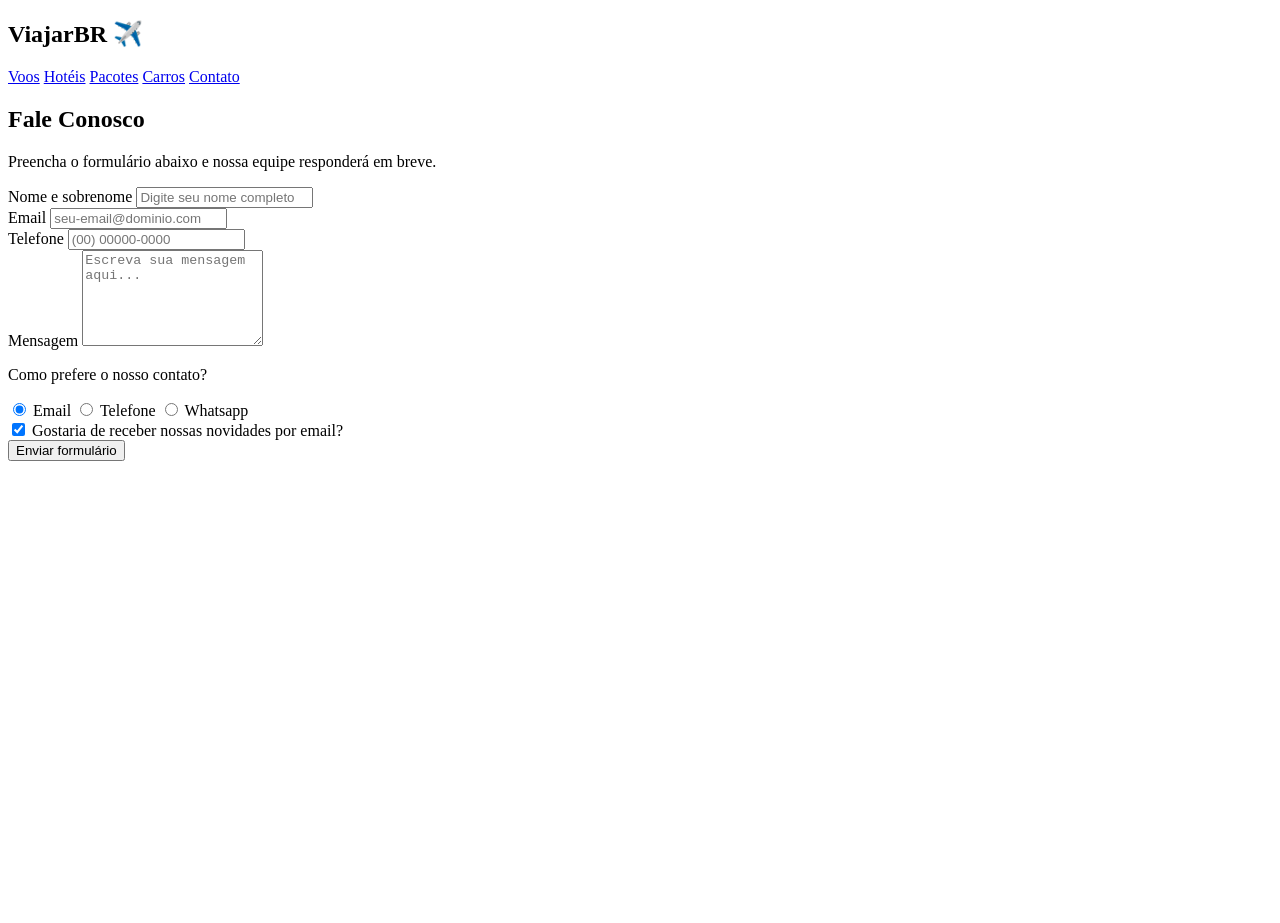
==== contato.html @ 53e7772d "Add files via upload" ====
<!DOCTYPE html>
<html lang="pt-br">
<head>
    <meta charset="UTF-8">
    <title>Contato</title>
    <link rel="stylesheet" href="css/style.css">
    <link rel="stylesheet" href="css/contato.css">
</head>
<body>
    <nav class="navbar">
        <h2>ViajarBR ✈️</h2>
        <div class="links">
            <a href="index.html">Voos</a>
            <a href="hotel.html">Hotéis</a>
            <a href="pacote.html">Pacotes</a>
            <a href="carros.html">Carros</a>
            <a href="contato.html">Contato</a>
        </div>
    </nav>

    <div class="container-central">
        <main class="contact-card">
            <h2>Fale Conosco</h2>
            <p class="subtitle">Preencha o formulário abaixo e nossa equipe responderá em breve.</p>

            <form id="form-contato" action="enviar.php" method="post">
                
                <div class="input-group">
                    <label for="nomesobrenome">Nome e sobrenome</label>
                    <input type="text" id="nomesobrenome" class="input-padrao" name="nome" placeholder="Digite seu nome completo" required>
                </div>

                <div class="input-group">
                    <label for="email">Email</label>
                    <input type="email" id="email" class="input-padrao" name="email" placeholder="seu-email@dominio.com" required>
                </div>

                <div class="input-group">
                    <label for="telefone">Telefone</label>
                    <input type="tel" id="telefone" class="input-padrao" name="telefone" placeholder="(00) 00000-0000" required>
                </div>

                <div class="input-group">
                    <label for="mensagem">Mensagem</label>
                    <textarea id="mensagem" class="input-padrao" name="mensagem" rows="6" placeholder="Escreva sua mensagem aqui..." required></textarea>
                </div>

                <div class="radio-group">
                    <p class="group-title">Como prefere o nosso contato?</p>
                    <div class="radio-options">
                        <label for="radio-email" class="radio-label">
                            <input type="radio" name="contato" value="email" id="radio-email" checked> Email
                        </label>
                        <label for="radio-telef" class="radio-label">
                            <input type="radio" name="contato" value="telefone" id="radio-telef"> Telefone
                        </label>
                        <label for="radio-whatsapp" class="radio-label">
                            <input type="radio" name="contato" value="whatsapp" id="radio-whatsapp"> Whatsapp
                        </label>
                    </div>
                </div>

                <div class="checkbox-group">
                    <label class="checkbox-label">
                        <input type="checkbox" name="novidades" checked> 
                        <span>Gostaria de receber nossas novidades por email?</span>
                    </label>
                </div>

                <div class="form-actions">
                    <input type="submit" value="Enviar formulário" class="btn-primary">
                </div>
                
            </form>
            
        </main>
        
    </div>
    
        <section class="mapa">
        <iframe src="https://www.google.com/maps/embed?pb=!1m18!1m12!1m3!1d60093.73316548268!2d-48.033991451367164!3d-19.718655099999992!2m3!1f0!2f0!3f0!3m2!1i1024!2i768!4f13.1!3m3!1m2!1s0x94bad18160f7b4d3%3A0x5d0c29cbc9d3e469!2sIFTM%20-%20Uberaba%20(Parque%20Tecnol%C3%B3gico)!5e0!3m2!1spt-BR!2sbr!4v1666272144983!5m2!1spt-BR!2sbr" width="600" height="450" style="border:0;" allowfullscreen="" loading="lazy" referrerpolicy="no-referrer-when-downgrade"></iframe>

</body>
</html>
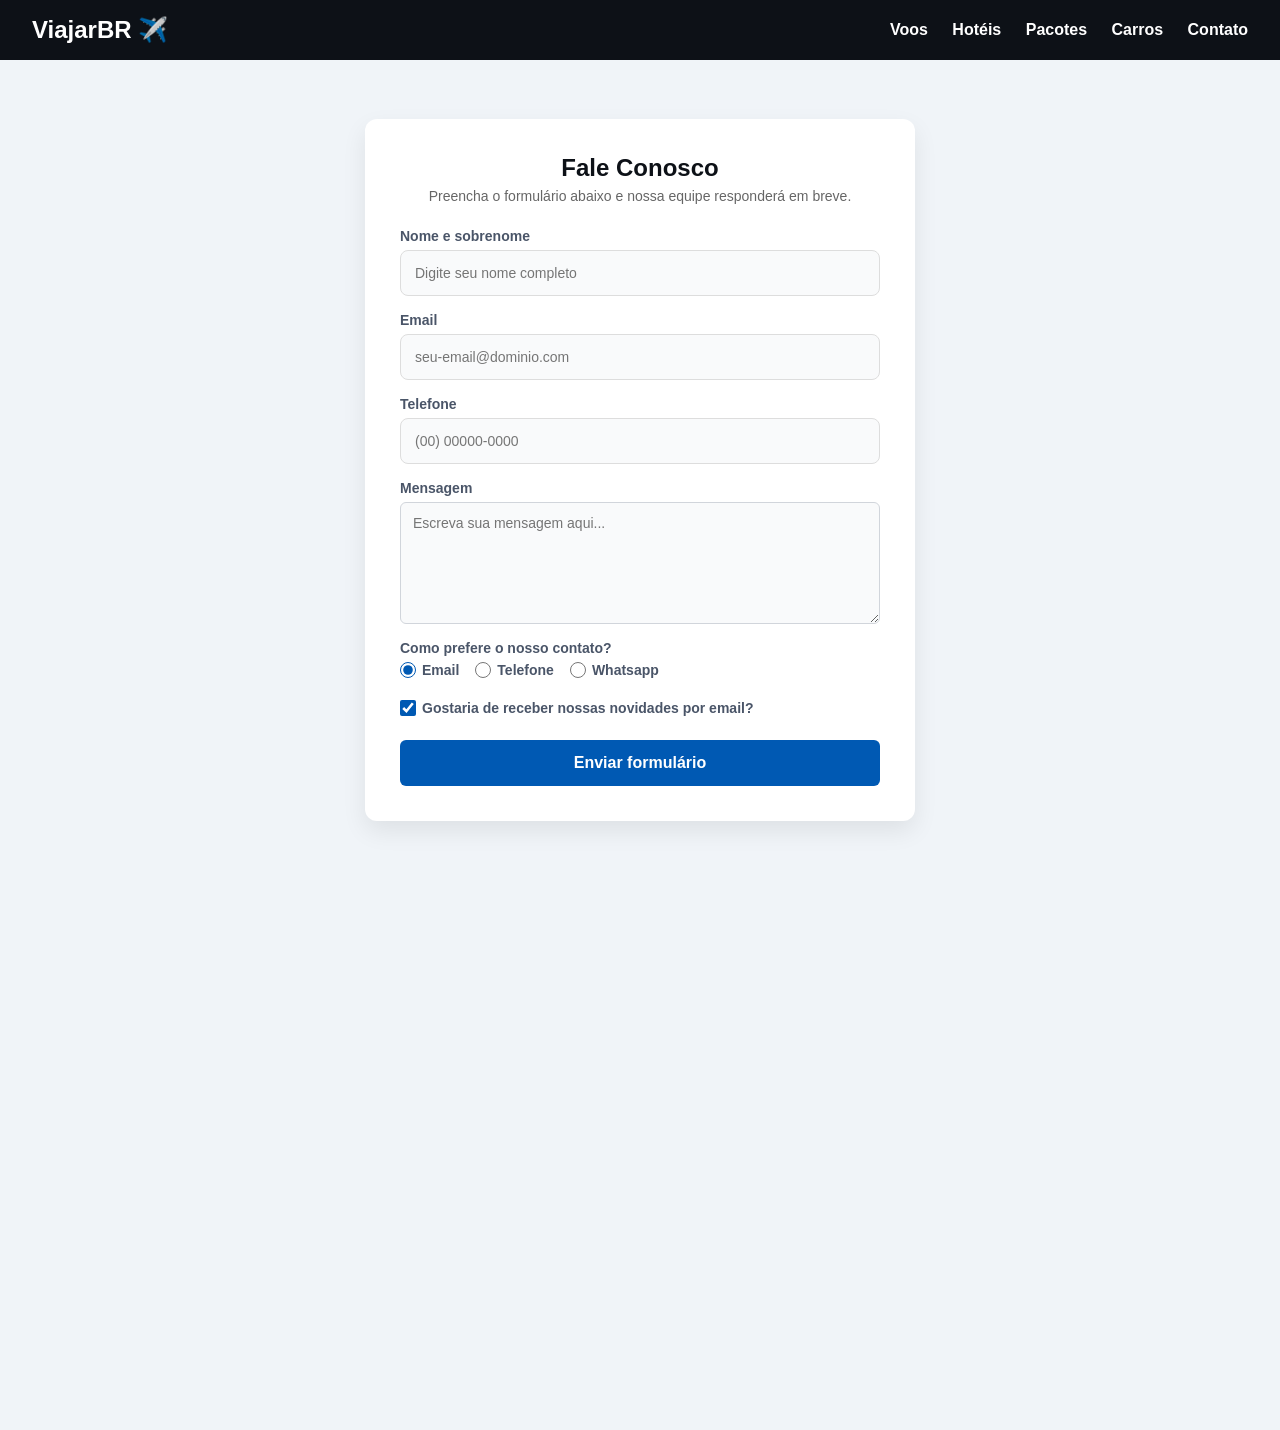
==== commit 3dbc267b: "Add viewport meta tag to contato.html Added viewport meta tag for responsive design." ====
--- a/contato.html
+++ b/contato.html
@@ -2,6 +2,7 @@
 <html lang="pt-br">
 <head>
     <meta charset="UTF-8">
+    <meta name="viewport" content="width=device-width, initial-scale=1.0">
     <title>Contato</title>
     <link rel="stylesheet" href="css/style.css">
     <link rel="stylesheet" href="css/contato.css">
--- a/css/style.css
+++ b/css/style.css
@@ -0,0 +1,204 @@
+* {
+    margin: 0;
+    padding: 0;
+    box-sizing: border-box;
+    font-family: sans-serif;
+}
+
+body {
+    background-color: #F0F4F8;
+    color: #333;
+}
+
+.container {
+    max-width: 1024px;
+    margin: 0 auto;
+    padding: 0 16px;
+}
+
+.navbar {
+    background: #0D1117;
+    color: white;
+    padding: 16px 32px;
+    display: flex;
+    justify-content: space-between;
+    align-items: center;
+}
+
+.navbar a {
+    color: white;
+    text-decoration: none;
+    margin-left: 20px;
+    font-weight: bold;
+}
+
+.hero {
+    position: relative;
+    height: 350px;
+    background-image: url('https://images.unsplash.com/photo-1572905112725-ec39aa739d40?w=1920&q=80');
+    background-size: cover;
+    background-position: center;
+    display: flex;
+    align-items: center;
+    justify-content: center;
+    text-align: center;
+}
+
+.hero-overlay {
+    position: absolute;
+    top: 0;
+    left: 0;
+    right: 0;
+    bottom: 0;
+    background: rgba(0, 26, 77, 0.6);
+}
+
+.hero-content {
+    position: relative;
+    z-index: 10;
+    color: white;
+}
+
+.search-box {
+    background: white;
+    border-radius: 16px;
+    padding: 24px;
+    margin-top: -50px;
+    position: relative;
+    z-index: 20;
+    box-shadow: 0 10px 25px rgba(0, 0, 0, 0.1);
+    display: flex;
+    gap: 16px;
+    flex-wrap: wrap;
+}
+
+.input-group {
+    flex: 1;
+    min-width: 150px;
+    display: flex;
+    flex-direction: column;
+}
+
+.input-group label {
+    font-size: 12px;
+    font-weight: bold;
+    color: #666;
+    margin-bottom: 6px;
+}
+
+.input-group input {
+    padding: 14px;
+    border: 1px solid #ddd;
+    border-radius: 8px;
+    font-size: 14px;
+}
+
+.btn-primary {
+    background: #0059B3;
+    color: white;
+    border: none;
+    padding: 14px 24px;
+    border-radius: 8px;
+    cursor: pointer;
+    font-weight: bold;
+    margin-top: auto;
+    font-size: 16px;
+}
+
+@media screen and (max-width: 480px) {
+    .navbar {
+        flex-direction: column;
+        padding: 16px;
+        text-align: center;
+    }
+    
+    .navbar h2 {
+        margin-bottom: 15px;
+    }
+    
+    .links {
+        display: flex;
+        flex-wrap: wrap;
+        justify-content: center;
+        gap: 12px;
+    }
+    
+    .navbar a {
+        margin-left: 0;
+        font-size: 14px;
+    }
+
+    
+    .hero {
+        height: auto;
+        padding: 40px 15px;
+    }
+    
+    .search-box {
+        margin-top: 20px; 
+        flex-direction: column;
+        padding: 20px 15px;
+    }
+    
+    .input-group {
+        width: 100%;
+    }
+    
+    .btn-primary {
+        width: 100%;
+        margin-top: 10px;
+    }
+
+    
+    .flight-card {
+        flex-direction: column;
+        text-align: center;
+        gap: 15px;
+    }
+    
+    .flight-airline {
+        width: auto;
+    }
+    
+    .flight-price-box {
+        text-align: center;
+    }
+
+    
+    .car-card {
+        flex-direction: column;
+        text-align: center;
+    }
+    
+    .car-image {
+        width: 100%;
+        height: auto;
+        margin-right: 0;
+        margin-bottom: 15px;
+    }
+    
+    .offers-grid {
+        grid-template-columns: 1fr; 
+    }
+
+    
+    .radio-options {
+        flex-direction: column;
+        gap: 12px;
+        align-items: flex-start;
+    }
+    
+    .contact-card {
+        padding: 20px 15px;
+    }
+    
+    .mapa iframe {
+        width: 100%;
+        height: 300px;
+    }
+
+    
+    main, .container, .results-grid {
+        width: auto;
+    }
+    }
--- a/css/contato.css
+++ b/css/contato.css
@@ -0,0 +1,120 @@
+.container-central {
+    display: flex;
+    justify-content: center; 
+    align-items: center;     
+    min-height: calc(100vh - 80px); 
+    background-color: #F0F4F8; 
+    padding: 40px 20px;
+}
+
+
+.contact-card {
+    background: #ffffff;
+    border-radius: 12px;
+    padding: 35px;
+    width: 100%;
+    max-width: 550px; 
+    box-shadow: 0 10px 25px rgba(0, 0, 0, 0.08); 
+}
+
+
+.contact-card h2 {
+    color: #0D1117;
+    font-size: 24px;
+    margin: 0 0 6px 0;
+    text-align: center; 
+}
+
+.contact-card .subtitle {
+    color: #666;
+    font-size: 14px;
+    margin: 0 0 24px 0;
+    text-align: center; 
+}
+
+.input-group {
+    display: flex;
+    flex-direction: column;
+    margin-bottom: 16px;
+}
+
+.contact-card label, .group-title {
+    font-size: 14px;
+    font-weight: 600;
+    color: #4A5568;
+    margin-bottom: 6px;
+}
+
+.input-padrao {
+    width: 100%;
+    padding: 12px;
+    border: 1px solid #D1D5DB;
+    border-radius: 6px;
+    font-size: 14px;
+    background-color: #F9FAFB;
+    transition: all 0.2s ease;
+}
+
+.input-padrao:focus {
+    outline: none;
+    border-color: #0059B3;
+    background-color: #ffffff;
+    box-shadow: 0 0 0 3px rgba(0, 89, 179, 0.15);
+}
+
+textarea.input-padrao {
+    resize: vertical;
+    font-family: sans-serif;
+}
+
+.radio-group, .checkbox-group {
+    margin-bottom: 16px;
+}
+
+.radio-options {
+    display: flex;
+    gap: 16px;
+}
+
+.radio-label, .checkbox-label {
+    display: flex;
+    align-items: center;
+    gap: 6px;
+    font-size: 14px;
+    color: #374151;
+    cursor: pointer;
+}
+
+.radio-label input, .checkbox-label input {
+    width: 16px;
+    height: 16px;
+    accent-color: #0059B3;
+    cursor: pointer;
+}
+
+
+.form-actions {
+    margin-top: 24px;
+}
+
+.btn-primary {
+    width: 100%;
+    background: #0059B3;
+    color: #ffffff;
+    border: none;
+    padding: 14px;
+    border-radius: 6px;
+    font-size: 16px;
+    font-weight: bold;
+    cursor: pointer;
+    transition: background 0.2s ease;
+}
+
+.btn-primary:hover {
+    background: #00448A;
+}
+.mapa {
+	text-align: center;
+	padding: 3em 30px;
+	background: f0f4f8;
+}
